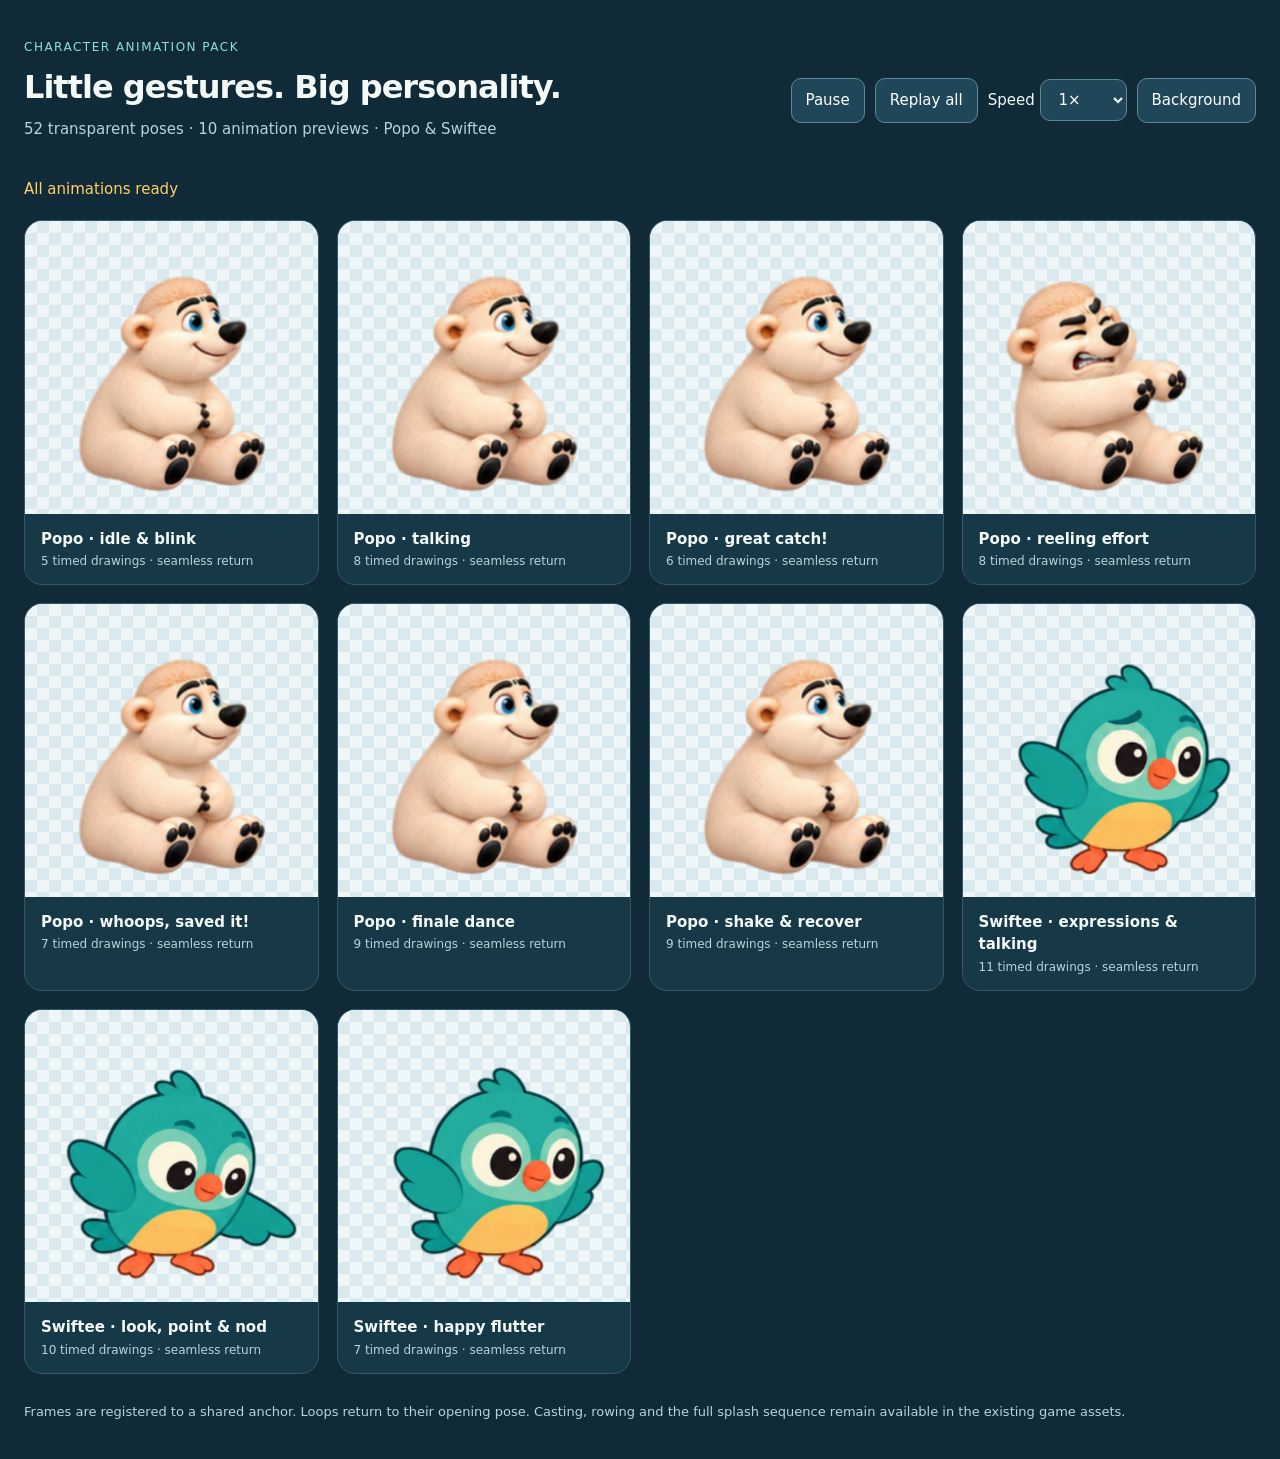
==== asset/animation-polish/preview.html @ 4967e99d "Trapezium Fishing: five levels, 16 catches, from the handoff The post-learning trapezium activity, b" ====
<!doctype html>
<html lang="en">
<head>
<meta charset="utf-8"><meta name="viewport" content="width=device-width,initial-scale=1">
<title>Popo & Swiftee · Animation Studio</title>
<style>
*{box-sizing:border-box}body{margin:0;background:#102a38;color:#f3f9f7;font:15px/1.5 system-ui,sans-serif}main{max-width:1320px;margin:auto;padding:38px 24px}header{display:flex;justify-content:space-between;gap:20px;align-items:center;flex-wrap:wrap}h1{font-size:32px;letter-spacing:-1px;margin:0}header p{color:#b6d4db;margin:7px 0 22px}nav{display:flex;gap:10px;align-items:center;flex-wrap:wrap}button,select{background:#204759;color:#fff;border:1px solid #5d8898;border-radius:10px;padding:10px 14px;font:inherit;cursor:pointer}button:focus-visible,select:focus-visible{outline:3px solid #ffcf69;outline-offset:3px}#grid{display:grid;grid-template-columns:repeat(auto-fit,minmax(240px,1fr));gap:18px;margin-top:20px}article{background:#173847;border:1px solid #335969;border-radius:18px;overflow:hidden}article h2{font-size:15px;margin:14px 16px 2px}article p{font-size:12px;color:#b6d4db;margin:0 16px 14px}canvas{display:block;width:100%;aspect-ratio:1;background:linear-gradient(45deg,#d9e9ed 25%,transparent 25%,transparent 75%,#d9e9ed 75%),linear-gradient(45deg,#d9e9ed 25%,#eef6f8 25%,#eef6f8 75%,#d9e9ed 75%);background-position:0 0,12px 12px;background-size:24px 24px}.dark canvas{background:#122333}.ice canvas{background:linear-gradient(#81daf0,#c7f3ff)}footer{color:#b6d4db;margin-top:28px;font-size:13px}#status{color:#ffcf69}.badge{font-size:12px;letter-spacing:1.5px;color:#8fe1d2;text-transform:uppercase;margin-bottom:7px}
</style>
</head>
<body><main><header><div><div class="badge">Character animation pack</div><h1>Little gestures. Big personality.</h1><p>52 transparent poses · 10 animation previews · Popo & Swiftee</p></div><nav aria-label="Preview controls"><button id="pause" aria-pressed="false">Pause</button><button id="restart">Replay all</button><label>Speed <select id="speed"><option value="0.5">0.5×</option><option value="1" selected>1×</option><option value="1.5">1.5×</option></select></label><button id="background">Background</button></nav></header><p id="status" role="status">Loading animation sheets…</p><section id="grid" aria-label="Animation previews"></section><footer>Frames are registered to a shared anchor. Loops return to their opening pose. Casting, rowing and the full splash sequence remain available in the existing game assets.</footer></main>
<script src="../../src/personality-data.js"></script><script src="clips.js"></script>
<script>
'use strict';
const images={}, cards=[];let time=0,previous=0,paused=matchMedia('(prefers-reduced-motion: reduce)').matches,speed=1,bg=0;
const pause=document.getElementById('pause');function syncPause(){pause.textContent=paused?'Play':'Pause';pause.setAttribute('aria-pressed',String(paused));}syncPause();
pause.onclick=()=>{paused=!paused;syncPause();};document.getElementById('restart').onclick=()=>{time=0;};document.getElementById('speed').onchange=e=>{speed=Number(e.target.value);};document.getElementById('background').onclick=()=>{bg=(bg+1)%3;document.body.className=['','dark','ice'][bg];};
Promise.all(['popo','swiftee'].map(actor=>new Promise((resolve,reject)=>{const im=new Image();im.onload=()=>{images[actor]=im;resolve();};im.onerror=reject;im.src='../../assets/sprites/'+actor+'-personality.png';}))).then(()=>{
 for(const [key,clip] of Object.entries(PopoAnimationClips)){
  const article=document.createElement('article'),canvas=document.createElement('canvas');canvas.width=canvas.height=384;canvas.setAttribute('aria-label',clip.title);
  const title=document.createElement('h2');title.textContent=clip.title;const meta=document.createElement('p');meta.textContent=clip.frames.length+' timed drawings · seamless return';article.append(canvas,title,meta);document.getElementById('grid').append(article);
  cards.push({key,clip,ctx:canvas.getContext('2d'),duration:clip.holds.reduce((a,b)=>a+b,0)});
 }
 document.getElementById('status').textContent='All animations ready';requestAnimationFrame(draw);
}).catch(()=>{document.getElementById('status').textContent='Could not load the sprite sheets. Keep this preview in its project folder.';});
function draw(now){if(previous&&!paused)time+=Math.min(70,now-previous)*speed;previous=now;
 for(const {clip,ctx,duration} of cards){let at=time%duration,index=0;while(at>=clip.holds[index]&&index<clip.frames.length-1){at-=clip.holds[index++];}
  const data=PopoGame.PERSONALITY_DATA[clip.actor],frame=clip.frames[index],box=data.frames[frame].box;
  ctx.clearRect(0,0,384,384);ctx.save();ctx.translate(192,354);
  // No crossfades: transparent silhouettes stay crisp, including wing and paw edges.
  ctx.drawImage(images[clip.actor],...box,-192,-354,384,384);ctx.restore();
 }
 requestAnimationFrame(draw);
}
</script></body></html>
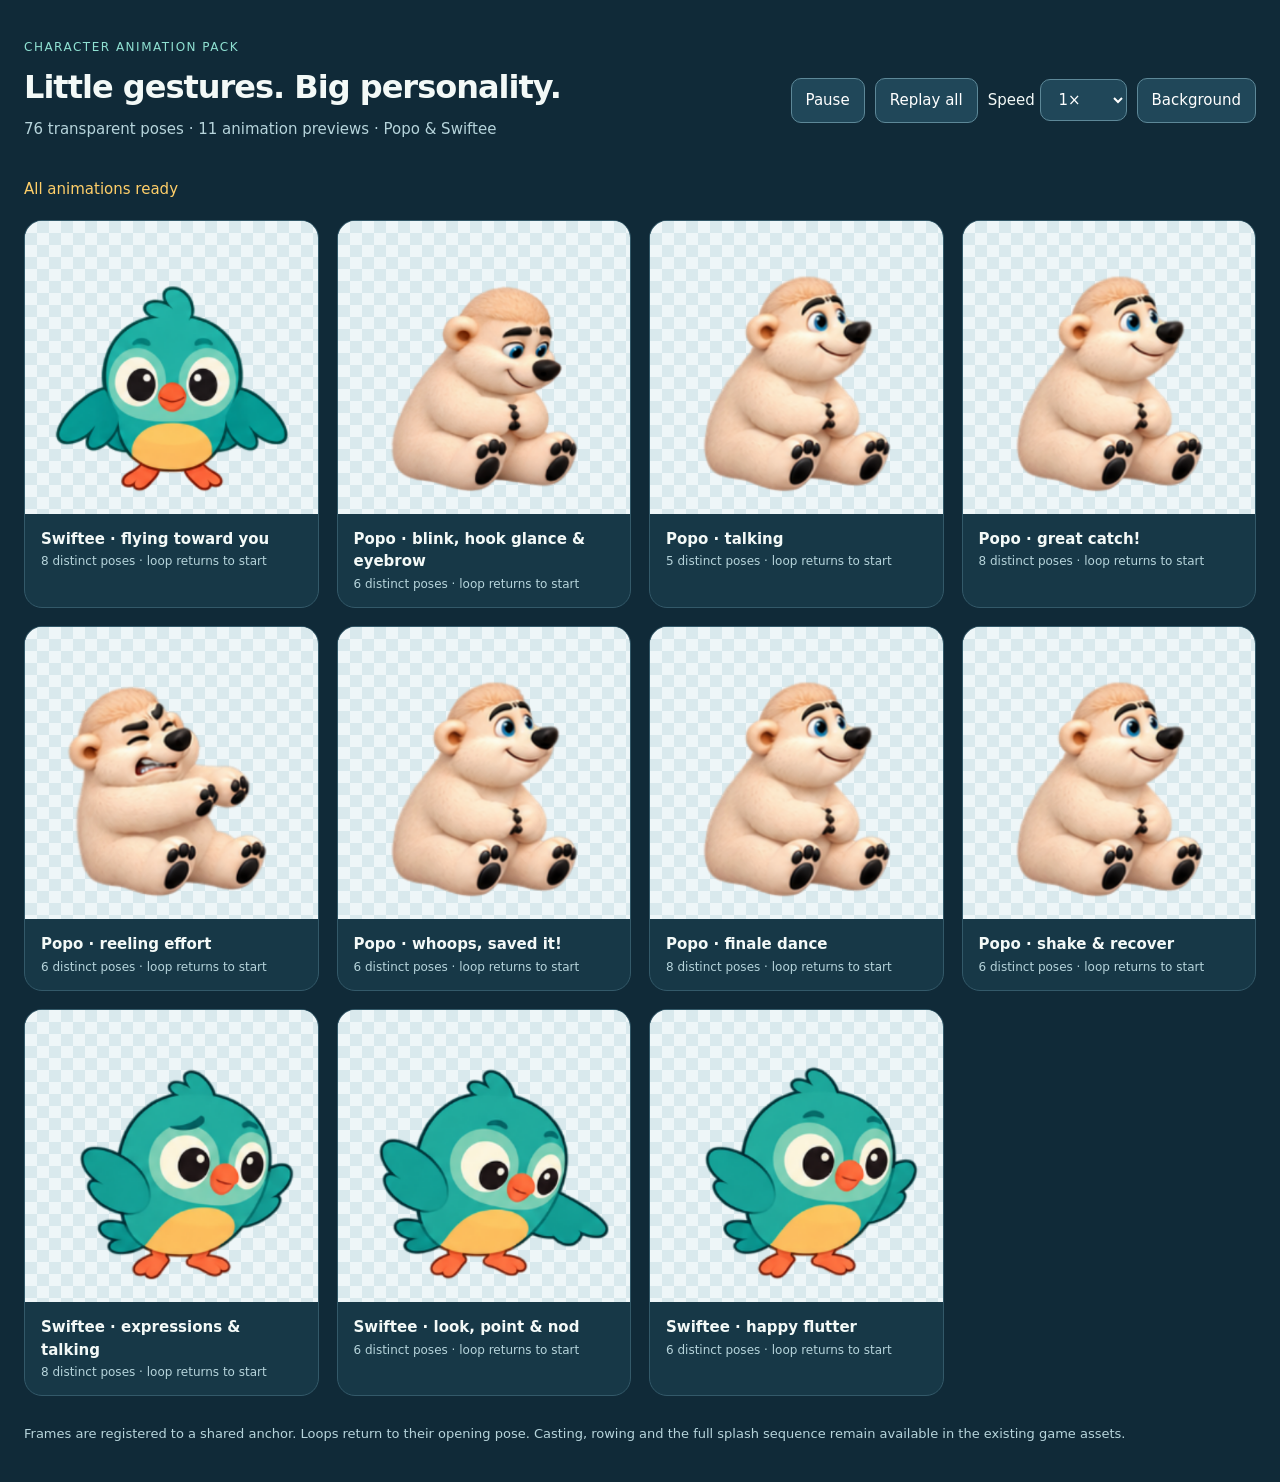
==== commit 96ae4fa5: "Quick loading, recall polish, observe look without text Loading: the title and Play show first (abou" ====
--- a/asset/animation-polish/preview.html
+++ b/asset/animation-polish/preview.html
@@ -7,17 +7,17 @@
 *{box-sizing:border-box}body{margin:0;background:#102a38;color:#f3f9f7;font:15px/1.5 system-ui,sans-serif}main{max-width:1320px;margin:auto;padding:38px 24px}header{display:flex;justify-content:space-between;gap:20px;align-items:center;flex-wrap:wrap}h1{font-size:32px;letter-spacing:-1px;margin:0}header p{color:#b6d4db;margin:7px 0 22px}nav{display:flex;gap:10px;align-items:center;flex-wrap:wrap}button,select{background:#204759;color:#fff;border:1px solid #5d8898;border-radius:10px;padding:10px 14px;font:inherit;cursor:pointer}button:focus-visible,select:focus-visible{outline:3px solid #ffcf69;outline-offset:3px}#grid{display:grid;grid-template-columns:repeat(auto-fit,minmax(240px,1fr));gap:18px;margin-top:20px}article{background:#173847;border:1px solid #335969;border-radius:18px;overflow:hidden}article h2{font-size:15px;margin:14px 16px 2px}article p{font-size:12px;color:#b6d4db;margin:0 16px 14px}canvas{display:block;width:100%;aspect-ratio:1;background:linear-gradient(45deg,#d9e9ed 25%,transparent 25%,transparent 75%,#d9e9ed 75%),linear-gradient(45deg,#d9e9ed 25%,#eef6f8 25%,#eef6f8 75%,#d9e9ed 75%);background-position:0 0,12px 12px;background-size:24px 24px}.dark canvas{background:#122333}.ice canvas{background:linear-gradient(#81daf0,#c7f3ff)}footer{color:#b6d4db;margin-top:28px;font-size:13px}#status{color:#ffcf69}.badge{font-size:12px;letter-spacing:1.5px;color:#8fe1d2;text-transform:uppercase;margin-bottom:7px}
 </style>
 </head>
-<body><main><header><div><div class="badge">Character animation pack</div><h1>Little gestures. Big personality.</h1><p>52 transparent poses · 10 animation previews · Popo & Swiftee</p></div><nav aria-label="Preview controls"><button id="pause" aria-pressed="false">Pause</button><button id="restart">Replay all</button><label>Speed <select id="speed"><option value="0.5">0.5×</option><option value="1" selected>1×</option><option value="1.5">1.5×</option></select></label><button id="background">Background</button></nav></header><p id="status" role="status">Loading animation sheets…</p><section id="grid" aria-label="Animation previews"></section><footer>Frames are registered to a shared anchor. Loops return to their opening pose. Casting, rowing and the full splash sequence remain available in the existing game assets.</footer></main>
+<body><main><header><div><div class="badge">Character animation pack</div><h1>Little gestures. Big personality.</h1><p>76 transparent poses · 11 animation previews · Popo & Swiftee</p></div><nav aria-label="Preview controls"><button id="pause" aria-pressed="false">Pause</button><button id="restart">Replay all</button><label>Speed <select id="speed"><option value="0.5">0.5×</option><option value="1" selected>1×</option><option value="1.5">1.5×</option></select></label><button id="background">Background</button></nav></header><p id="status" role="status">Loading animation sheets…</p><section id="grid" aria-label="Animation previews"></section><footer>Frames are registered to a shared anchor. Loops return to their opening pose. Casting, rowing and the full splash sequence remain available in the existing game assets.</footer></main>
 <script src="../../src/personality-data.js"></script><script src="clips.js"></script>
 <script>
 'use strict';
 const images={}, cards=[];let time=0,previous=0,paused=matchMedia('(prefers-reduced-motion: reduce)').matches,speed=1,bg=0;
 const pause=document.getElementById('pause');function syncPause(){pause.textContent=paused?'Play':'Pause';pause.setAttribute('aria-pressed',String(paused));}syncPause();
 pause.onclick=()=>{paused=!paused;syncPause();};document.getElementById('restart').onclick=()=>{time=0;};document.getElementById('speed').onchange=e=>{speed=Number(e.target.value);};document.getElementById('background').onclick=()=>{bg=(bg+1)%3;document.body.className=['','dark','ice'][bg];};
-Promise.all(['popo','swiftee'].map(actor=>new Promise((resolve,reject)=>{const im=new Image();im.onload=()=>{images[actor]=im;resolve();};im.onerror=reject;im.src='../../assets/sprites/'+actor+'-personality.png';}))).then(()=>{
+Promise.all(['popo','swiftee','swiftee-front'].map(actor=>new Promise((resolve,reject)=>{const im=new Image();im.onload=()=>{images[actor]=im;resolve();};im.onerror=reject;im.src='../../assets/sprites/'+actor+'-personality.png';}))).then(()=>{
  for(const [key,clip] of Object.entries(PopoAnimationClips)){
   const article=document.createElement('article'),canvas=document.createElement('canvas');canvas.width=canvas.height=384;canvas.setAttribute('aria-label',clip.title);
-  const title=document.createElement('h2');title.textContent=clip.title;const meta=document.createElement('p');meta.textContent=clip.frames.length+' timed drawings · seamless return';article.append(canvas,title,meta);document.getElementById('grid').append(article);
+  const title=document.createElement('h2');title.textContent=clip.title;const meta=document.createElement('p');meta.textContent=new Set(clip.frames).size+' distinct poses · loop returns to start';article.append(canvas,title,meta);document.getElementById('grid').append(article);
   cards.push({key,clip,ctx:canvas.getContext('2d'),duration:clip.holds.reduce((a,b)=>a+b,0)});
  }
  document.getElementById('status').textContent='All animations ready';requestAnimationFrame(draw);
@@ -26,6 +26,7 @@
  for(const {clip,ctx,duration} of cards){let at=time%duration,index=0;while(at>=clip.holds[index]&&index<clip.frames.length-1){at-=clip.holds[index++];}
   const data=PopoGame.PERSONALITY_DATA[clip.actor],frame=clip.frames[index],box=data.frames[frame].box;
   ctx.clearRect(0,0,384,384);ctx.save();ctx.translate(192,354);
+  if(clip.actor==='popo'&&frame===44)ctx.scale(-1,1);
   // No crossfades: transparent silhouettes stay crisp, including wing and paw edges.
   ctx.drawImage(images[clip.actor],...box,-192,-354,384,384);ctx.restore();
  }
